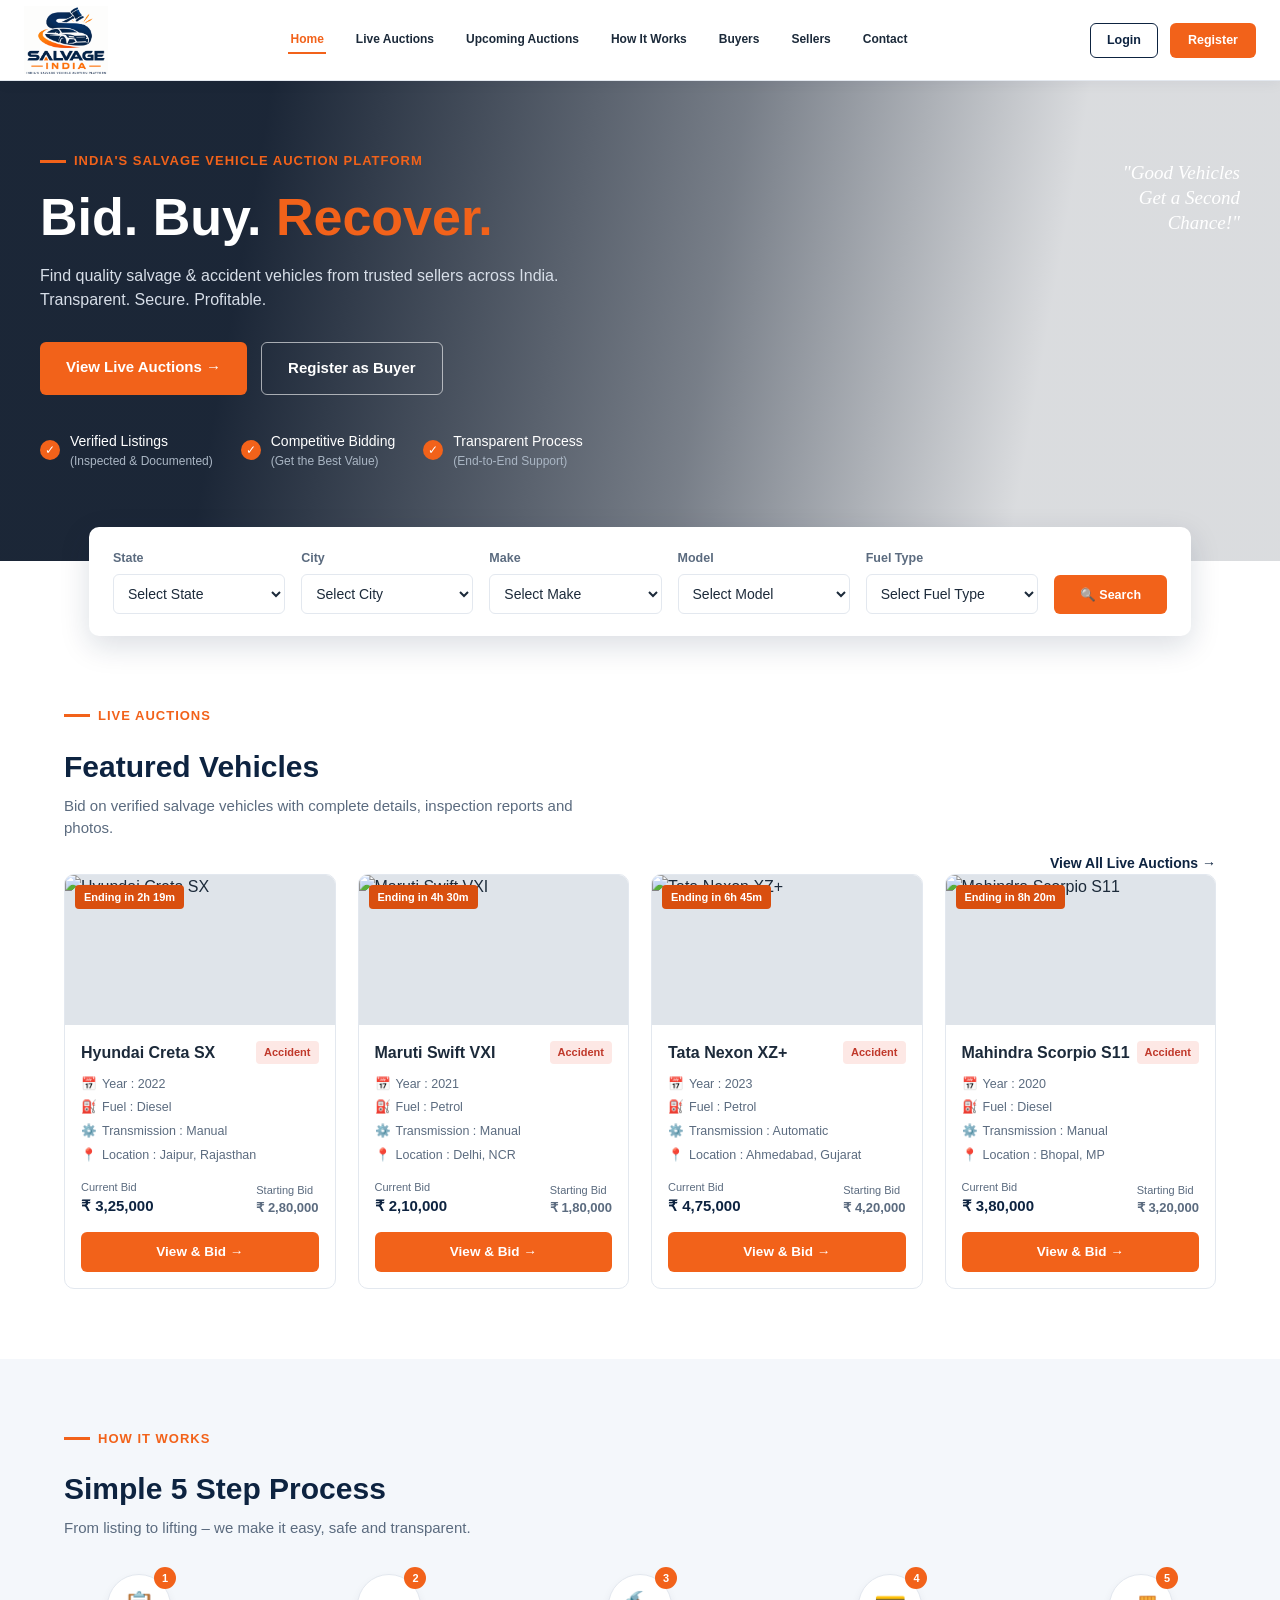
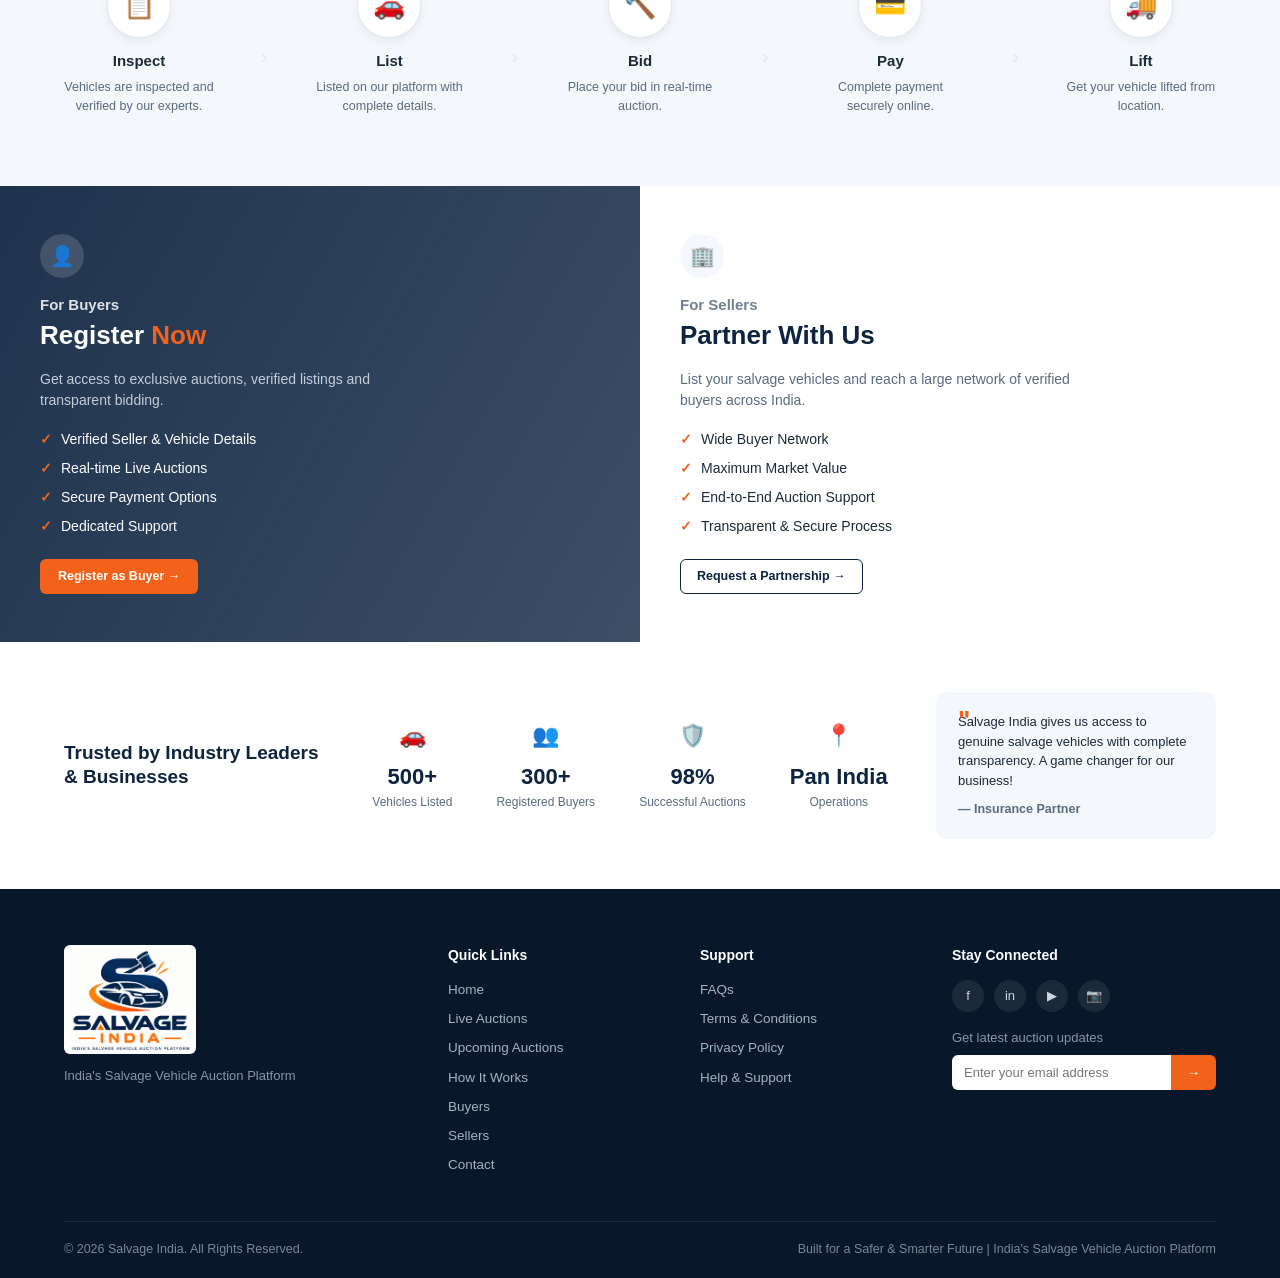
==== index.html @ ca12bbae "Initial commit" ====
<!DOCTYPE html>
<html lang="en">
<head>
<meta charset="UTF-8">
<meta name="viewport" content="width=device-width, initial-scale=1.0">
<title>Salvage India - India's Salvage Vehicle Auction Platform</title>
<style>
  :root{
    --navy:#0d2340;
    --navy-dark:#081729;
    --orange:#f2621a;
    --orange-dark:#d94f0f;
    --bg-light:#f4f7fb;
    --text-dark:#1c2a3a;
    --text-muted:#5b6b7f;
    --border:#e3e8ef;
    --white:#ffffff;
  }
  *{margin:0;padding:0;box-sizing:border-box;}
  body{font-family:'Segoe UI',Arial,sans-serif;color:var(--text-dark);background:var(--white);line-height:1.5;}
  img{max-width:100%;display:block;}
  a{text-decoration:none;color:inherit;}
  ul{list-style:none;}
  .container{max-width:1200px;margin:0 auto;padding:0 24px;}
  button, .btn{cursor:pointer;font-family:inherit;}

  /* ---------- HEADER ---------- */
  header{display:flex;align-items:center;justify-content:space-between;padding:6px 24px;border-bottom:1px solid var(--border);position:sticky;top:0;background:var(--white);z-index:100;box-shadow:0 2px 14px rgba(13,35,64,0.05);}
  .logo{display:flex;align-items:center;gap:10px;}
  .logo img{width:84px;height:auto;object-fit:contain;object-position:left center;}
  .logo svg{width:38px;height:38px;}
  .logo .word{font-size:20px;font-weight:800;letter-spacing:0.5px;line-height:1.1;}
  .logo .word span{color:var(--navy);}
  .logo .word .india{display:block;color:var(--orange);font-size:15px;letter-spacing:2px;}
  nav{display:flex;gap:28px;}
  nav a{font-size:12px;font-weight:700;color:var(--text-dark);padding:4px 2px;border-bottom:2px solid transparent;}
  nav a.active{color:var(--orange);border-bottom-color:var(--orange);}
  nav a:hover{color:var(--orange);}
  .header-actions{display:flex;gap:12px;align-items:center;}
  .menu-toggle{display:none;width:34px;height:34px;border:1px solid var(--border);border-radius:6px;background:#fff;color:var(--navy);font-size:22px;line-height:1;font-weight:800;align-items:center;justify-content:center;cursor:pointer;}
  .btn-outline{padding:7px 16px;border:1.5px solid var(--navy);border-radius:6px;font-weight:600;font-size:12.5px;color:var(--navy);background:transparent;}
  .btn-outline:hover{background:var(--navy);color:var(--white);}
  .btn-orange{padding:8px 18px;border:none;border-radius:6px;font-weight:600;font-size:12.5px;color:var(--white);background:var(--orange);}
  .btn-orange:hover{background:var(--orange-dark);}

  /* ---------- HERO ---------- */
  .hero{position:relative;background:linear-gradient(100deg, rgba(8,20,38,0.92) 20%, rgba(8,20,38,0.55) 55%, rgba(8,20,38,0.15) 80%),
        url('https://images.unsplash.com/photo-1541899481282-d53bffe3c35d?auto=format&fit=crop&w=1600&q=80') center/cover no-repeat;
        color:var(--white);padding:70px 24px 60px;min-height:480px;}
  .hero-inner{max-width:1200px;margin:0 auto;position:relative;}
  .eyebrow{display:flex;align-items:center;gap:8px;font-size:13px;font-weight:700;letter-spacing:1px;color:var(--orange);margin-bottom:18px;}
  .eyebrow::before{content:"";width:26px;height:3px;background:var(--orange);display:inline-block;}
  .hero h1{font-size:52px;font-weight:800;max-width:640px;line-height:1.1;margin-bottom:18px;}
  .hero h1 .accent{color:var(--orange);}
  .hero p{max-width:520px;font-size:16px;color:#d7dee8;margin-bottom:30px;}
  .hero-ctas{display:flex;gap:14px;margin-bottom:36px;}
  .hero-ctas .btn-orange{padding:14px 26px;font-size:15px;}
  .hero-ctas .btn-outline-light{padding:14px 26px;border:1.5px solid rgba(255,255,255,0.6);border-radius:6px;color:var(--white);font-weight:600;font-size:15px;background:transparent;}
  .hero-ctas .btn-outline-light:hover{background:rgba(255,255,255,0.12);}
  .hero-features{display:flex;gap:28px;flex-wrap:wrap;}
  .hero-feature{display:flex;align-items:center;gap:10px;font-size:14px;}
  .hero-feature .tick{width:20px;height:20px;border-radius:50%;background:var(--orange);display:flex;align-items:center;justify-content:center;flex-shrink:0;font-size:12px;}
  .hero-feature .sub{display:block;color:#aab6c4;font-size:12px;font-weight:400;}
  .hero-tagline{position:absolute;top:10px;right:0;font-family:Georgia, serif;font-style:italic;font-size:19px;text-align:right;color:#fff;line-height:1.3;max-width:220px;}

  /* ---------- SEARCH BAR ---------- */
  .search-bar-wrap{margin:-34px auto 0;max-width:1150px;padding:0 24px;position:relative;z-index:5;}
  .search-bar{background:var(--white);border-radius:10px;box-shadow:0 10px 30px rgba(13,35,64,0.15);padding:22px 24px;display:flex;gap:16px;align-items:end;flex-wrap:wrap;}
  .field{flex:1;min-width:130px;display:flex;flex-direction:column;gap:6px;}
  .field label{font-size:12.5px;color:var(--text-muted);font-weight:600;}
  .field select{padding:10px 10px;border:1px solid var(--border);border-radius:6px;font-size:14px;color:var(--text-dark);background:var(--white);}
  .search-bar .btn-orange{padding:12px 26px;white-space:nowrap;display:flex;align-items:center;gap:8px;}

  /* ---------- SECTION HEADINGS ---------- */
  .section{padding:70px 24px;}
  .section-head{margin-bottom:34px;}
  .section-head .eyebrow{color:var(--orange);}
  .section-head h2{font-size:30px;font-weight:800;color:var(--navy);margin-bottom:6px;}
  .section-head p{color:var(--text-muted);font-size:15px;max-width:520px;}
  .section-head-row{display:flex;justify-content:space-between;align-items:flex-end;flex-wrap:wrap;gap:12px;}
  .view-all{font-size:14px;font-weight:700;color:var(--navy);white-space:nowrap;}
  .view-all:hover{color:var(--orange);}

  /* ---------- VEHICLE CARDS ---------- */
  .vehicle-grid{display:grid;grid-template-columns:repeat(4,1fr);gap:22px;}
  .vehicle-card{border:1px solid var(--border);border-radius:10px;overflow:hidden;background:var(--white);transition:box-shadow .2s ease, transform .2s ease;}
  .vehicle-card:hover{box-shadow:0 12px 26px rgba(13,35,64,0.12);transform:translateY(-3px);}
  .vehicle-img{position:relative;height:150px;overflow:hidden;background:#dfe4ea;}
  .vehicle-img img{width:100%;height:100%;object-fit:cover;}
  .badge-timer{position:absolute;top:10px;left:10px;background:var(--orange-dark);color:#fff;font-size:11px;font-weight:700;padding:4px 9px;border-radius:4px;}
  .vehicle-body{padding:16px;}
  .vehicle-title-row{display:flex;justify-content:space-between;align-items:center;margin-bottom:10px;}
  .vehicle-title-row h3{font-size:16px;font-weight:700;}
  .tag-accident{font-size:11px;font-weight:700;color:#c0392b;background:#fde8e5;padding:3px 8px;border-radius:4px;}
  .vehicle-meta{display:flex;flex-direction:column;gap:5px;margin-bottom:14px;}
  .vehicle-meta .row{display:flex;align-items:center;gap:7px;font-size:12.5px;color:var(--text-muted);}
  .vehicle-meta .row .ic{width:14px;text-align:center;color:var(--navy);}
  .vehicle-bid-row{display:flex;justify-content:space-between;align-items:flex-end;margin-bottom:14px;}
  .bid-block .label{font-size:11px;color:var(--text-muted);}
  .bid-block .value{font-size:15px;font-weight:800;color:var(--navy);}
  .bid-block.start .value{color:var(--text-muted);font-weight:700;font-size:13px;}
  .view-bid-btn{width:100%;padding:10px;border:none;border-radius:6px;background:var(--orange);color:#fff;font-weight:700;font-size:13.5px;display:flex;align-items:center;justify-content:center;gap:6px;}
  .view-bid-btn:hover{background:var(--orange-dark);}

  /* ---------- HOW IT WORKS ---------- */
  .how-section{background:var(--bg-light);}
  .steps-row{display:flex;align-items:flex-start;justify-content:space-between;gap:6px;flex-wrap:wrap;margin-top:14px;}
  .step{display:flex;flex-direction:column;align-items:center;text-align:center;width:150px;}
  .step-icon{width:64px;height:64px;border-radius:50%;background:var(--white);border:1px solid var(--border);display:flex;align-items:center;justify-content:center;font-size:26px;color:var(--navy);position:relative;margin-bottom:12px;box-shadow:0 4px 10px rgba(13,35,64,0.06);}
  .step-icon .num{position:absolute;top:-8px;right:-6px;width:22px;height:22px;border-radius:50%;background:var(--orange);color:#fff;font-size:11px;font-weight:800;display:flex;align-items:center;justify-content:center;}
  .step h4{font-size:15px;font-weight:700;margin-bottom:6px;}
  .step p{font-size:12.5px;color:var(--text-muted);}
  .step-arrow{align-self:center;color:var(--border);font-size:20px;margin-top:22px;}

  /* ---------- CTA PANELS ---------- */
  .cta-panels{display:grid;grid-template-columns:1fr 1fr;gap:0;}
  .cta-panel{position:relative;padding:48px 40px;min-height:320px;color:var(--white);overflow:hidden;}
  .cta-panel.buyer{background:linear-gradient(120deg, rgba(13,35,64,0.93), rgba(13,35,64,0.8)),
    url('https://images.unsplash.com/photo-1449965408869-eaa3f722e40d?auto=format&fit=crop&w=900&q=80') center/cover;}
  .cta-panel.seller{background:#ffffff;color:var(--text-dark);}
  .cta-panel.seller .seller-bg{position:absolute;inset:0;background:url('https://images.unsplash.com/photo-1601584115197-04ecc0da31d7?auto=format&fit=crop&w=900&q=80') right/cover no-repeat;opacity:0.9;}
  .cta-panel.seller .seller-overlay{position:absolute;inset:0;background:linear-gradient(90deg, rgba(255,255,255,0.97) 40%, rgba(255,255,255,0.25) 100%);}
  .cta-panel .content{position:relative;z-index:2;max-width:400px;}
  .cta-icon{width:44px;height:44px;border-radius:50%;background:rgba(255,255,255,0.15);display:flex;align-items:center;justify-content:center;margin-bottom:16px;font-size:20px;}
  .cta-panel.seller .cta-icon{background:var(--bg-light);color:var(--navy);}
  .cta-panel h3{font-size:15px;font-weight:600;opacity:0.85;}
  .cta-panel h2{font-size:26px;font-weight:800;margin-bottom:14px;}
  .cta-panel.buyer h2 .hl{color:var(--orange);}
  .cta-panel ul{margin-bottom:22px;}
  .cta-panel li{display:flex;align-items:center;gap:9px;font-size:14px;margin-bottom:8px;}
  .cta-panel li .tick{color:var(--orange);font-weight:800;}

  /* ---------- STATS ---------- */
  .stats-section{padding:50px 24px;}
  .stats-row{display:flex;justify-content:space-between;align-items:center;flex-wrap:wrap;gap:30px;}
  .stats-left h3{font-size:19px;font-weight:800;color:var(--navy);max-width:260px;line-height:1.3;}
  .stats-nums{display:flex;gap:44px;flex-wrap:wrap;}
  .stat{text-align:center;}
  .stat .ic{font-size:22px;color:var(--navy);margin-bottom:8px;}
  .stat .num{font-size:22px;font-weight:800;color:var(--navy);}
  .stat .label{font-size:12px;color:var(--text-muted);}
  .quote-card{background:var(--bg-light);border-radius:10px;padding:20px 22px;max-width:280px;font-size:13px;color:var(--text-dark);position:relative;}
  .quote-card .q{font-size:26px;color:var(--orange);font-weight:800;line-height:0;position:relative;top:8px;}
  .quote-card .author{margin-top:10px;font-weight:700;font-size:12.5px;color:var(--text-muted);}

  /* ---------- FOOTER ---------- */
  footer{background:var(--navy-dark);color:#cbd5e1;padding:56px 24px 20px;}
  .footer-grid{display:grid;grid-template-columns:1.6fr 1fr 1fr 1.2fr;gap:32px;margin-bottom:36px;}
  .footer-logo{display:flex;align-items:center;gap:10px;margin-bottom:12px;}
  .footer-logo img{width:132px;height:auto;background:#fff;border-radius:6px;padding:4px;}
  .footer-logo .word{font-size:19px;font-weight:800;color:#fff;}
  .footer-logo .word .india{display:block;color:var(--orange);font-size:14px;letter-spacing:2px;}
  .footer-desc{font-size:13px;color:#8b96a8;max-width:240px;}
  footer h4{color:#fff;font-size:14px;font-weight:700;margin-bottom:14px;}
  footer li{margin-bottom:9px;font-size:13.5px;color:#a7b1c0;}
  footer li a:hover{color:var(--orange);}
  .social-row{display:flex;gap:10px;margin-bottom:16px;}
  .social-row a{width:32px;height:32px;border-radius:50%;background:rgba(255,255,255,0.08);display:flex;align-items:center;justify-content:center;font-size:13px;}
  .social-row a:hover{background:var(--orange);}
  .newsletter{display:flex;margin-top:6px;}
  .newsletter input{flex:1;padding:10px 12px;border:none;border-radius:6px 0 0 6px;font-size:13px;}
  .newsletter button{background:var(--orange);border:none;padding:0 16px;border-radius:0 6px 6px 0;color:#fff;font-weight:700;}
  .footer-bottom{border-top:1px solid rgba(255,255,255,0.08);padding-top:18px;display:flex;justify-content:space-between;font-size:12.5px;color:#7c8898;flex-wrap:wrap;gap:8px;}

  /* ---------- RESPONSIVE ---------- */
  @media (max-width:1000px){
    nav{display:none;}
    header .menu-toggle{display:flex;}
    header.menu-open nav{display:flex;position:absolute;top:100%;left:0;right:0;flex-direction:column;align-items:stretch;gap:0;padding:8px 24px 12px;background:#fff;border-bottom:1px solid var(--border);box-shadow:0 14px 28px rgba(13,35,64,0.12);}
    header.menu-open nav a{padding:11px 0;border-bottom:1px solid var(--border);}
    header.menu-open nav a:last-child{border-bottom:none;}
    .vehicle-grid{grid-template-columns:repeat(2,1fr);}
    .cta-panels{grid-template-columns:1fr;}
    .footer-grid{grid-template-columns:1fr 1fr;}
    .hero-tagline{display:none;}
    .hero h1{font-size:38px;}
  }
  @media (max-width:600px){
    .vehicle-grid{grid-template-columns:1fr;}
    .stats-nums{gap:24px;}
    .footer-grid{grid-template-columns:1fr;}
    .steps-row{justify-content:center;}
    .step-arrow{display:none;}
  }
</style>
</head>
<body>

<!-- ================= HEADER ================= -->
<header>
  <div class="logo">
    <img src="assets/salvage-india-logo.png" alt="Salvage India">
  </div>
  <button class="menu-toggle" type="button" aria-label="Open menu" aria-expanded="false">⋮</button>
  <nav>
    <a href="index.html" class="active">Home</a>
    <a href="live-auctions.html">Live Auctions</a>
    <a href="live-auctions.html">Upcoming Auctions</a>
    <a href="how-it-works.html">How It Works</a>
    <a href="index.html#buyers">Buyers</a>
    <a href="seller-landing.html">Sellers</a>
    <a href="contact.html">Contact</a>
  </nav>
  <div class="header-actions">
    <a href="login.html" class="btn-outline" style="display:inline-block;text-align:center;">Login</a>
    <a href="login.html" class="btn-orange" style="display:inline-block;">Register</a>
  </div>
</header>

<!-- ================= HERO ================= -->
<section class="hero">
  <div class="hero-inner">
    <div class="eyebrow">INDIA'S SALVAGE VEHICLE AUCTION PLATFORM</div>
    <h1>Bid. Buy. <span class="accent">Recover.</span></h1>
    <p>Find quality salvage &amp; accident vehicles from trusted sellers across India. Transparent. Secure. Profitable.</p>
    <div class="hero-ctas">
      <a href="live-auctions.html" class="btn-orange" style="display:inline-block;">View Live Auctions →</a>
      <a href="login.html" class="btn-outline-light" style="display:inline-block;">Register as Buyer</a>
    </div>
    <div class="hero-features">
      <div class="hero-feature"><span class="tick">✓</span><div>Verified Listings<span class="sub">(Inspected &amp; Documented)</span></div></div>
      <div class="hero-feature"><span class="tick">✓</span><div>Competitive Bidding<span class="sub">(Get the Best Value)</span></div></div>
      <div class="hero-feature"><span class="tick">✓</span><div>Transparent Process<span class="sub">(End-to-End Support)</span></div></div>
    </div>
    <div class="hero-tagline">"Good Vehicles<br>Get a Second<br>Chance!"</div>
  </div>
</section>

<!-- ================= SEARCH BAR ================= -->
<div class="search-bar-wrap">
  <div class="search-bar">
    <div class="field"><label>State</label><select><option>Select State</option></select></div>
    <div class="field"><label>City</label><select><option>Select City</option></select></div>
    <div class="field"><label>Make</label><select><option>Select Make</option></select></div>
    <div class="field"><label>Model</label><select><option>Select Model</option></select></div>
    <div class="field"><label>Fuel Type</label><select><option>Select Fuel Type</option></select></div>
    <button class="btn-orange">🔍 Search</button>
  </div>
</div>

<!-- ================= FEATURED VEHICLES ================= -->
<section class="section" id="auctions">
  <div class="container">
    <div class="section-head-row">
      <div class="section-head">
        <div class="eyebrow">LIVE AUCTIONS</div>
        <h2>Featured Vehicles</h2>
        <p>Bid on verified salvage vehicles with complete details, inspection reports and photos.</p>
      </div>
      <a href="live-auctions.html" class="view-all">View All Live Auctions →</a>
    </div>

    <div class="vehicle-grid">
      <div class="vehicle-card">
        <div class="vehicle-img">
          <span class="badge-timer">Ending in 2h 19m</span>
          <img src="https://images.unsplash.com/photo-1617531653332-bd46c24f2068?auto=format&fit=crop&w=500&q=80" alt="Hyundai Creta SX">
        </div>
        <div class="vehicle-body">
          <div class="vehicle-title-row"><h3>Hyundai Creta SX</h3><span class="tag-accident">Accident</span></div>
          <div class="vehicle-meta">
            <div class="row"><span class="ic">📅</span>Year : 2022</div>
            <div class="row"><span class="ic">⛽</span>Fuel : Diesel</div>
            <div class="row"><span class="ic">⚙️</span>Transmission : Manual</div>
            <div class="row"><span class="ic">📍</span>Location : Jaipur, Rajasthan</div>
          </div>
          <div class="vehicle-bid-row">
            <div class="bid-block"><div class="label">Current Bid</div><div class="value">₹ 3,25,000</div></div>
            <div class="bid-block start"><div class="label">Starting Bid</div><div class="value">₹ 2,80,000</div></div>
          </div>
          <a href="vehicle-detail.html" class="view-bid-btn" style="display:block;text-align:center;">View &amp; Bid →</a>
        </div>
      </div>

      <div class="vehicle-card">
        <div class="vehicle-img">
          <span class="badge-timer">Ending in 4h 30m</span>
          <img src="https://images.unsplash.com/photo-1552519507-da3b142c6e3d?auto=format&fit=crop&w=500&q=80" alt="Maruti Swift VXI">
        </div>
        <div class="vehicle-body">
          <div class="vehicle-title-row"><h3>Maruti Swift VXI</h3><span class="tag-accident">Accident</span></div>
          <div class="vehicle-meta">
            <div class="row"><span class="ic">📅</span>Year : 2021</div>
            <div class="row"><span class="ic">⛽</span>Fuel : Petrol</div>
            <div class="row"><span class="ic">⚙️</span>Transmission : Manual</div>
            <div class="row"><span class="ic">📍</span>Location : Delhi, NCR</div>
          </div>
          <div class="vehicle-bid-row">
            <div class="bid-block"><div class="label">Current Bid</div><div class="value">₹ 2,10,000</div></div>
            <div class="bid-block start"><div class="label">Starting Bid</div><div class="value">₹ 1,80,000</div></div>
          </div>
          <a href="vehicle-detail.html" class="view-bid-btn" style="display:block;text-align:center;">View &amp; Bid →</a>
        </div>
      </div>

      <div class="vehicle-card">
        <div class="vehicle-img">
          <span class="badge-timer">Ending in 6h 45m</span>
          <img src="https://images.unsplash.com/photo-1519641471654-76ce0107ad1b?auto=format&fit=crop&w=500&q=80" alt="Tata Nexon XZ+">
        </div>
        <div class="vehicle-body">
          <div class="vehicle-title-row"><h3>Tata Nexon XZ+</h3><span class="tag-accident">Accident</span></div>
          <div class="vehicle-meta">
            <div class="row"><span class="ic">📅</span>Year : 2023</div>
            <div class="row"><span class="ic">⛽</span>Fuel : Petrol</div>
            <div class="row"><span class="ic">⚙️</span>Transmission : Automatic</div>
            <div class="row"><span class="ic">📍</span>Location : Ahmedabad, Gujarat</div>
          </div>
          <div class="vehicle-bid-row">
            <div class="bid-block"><div class="label">Current Bid</div><div class="value">₹ 4,75,000</div></div>
            <div class="bid-block start"><div class="label">Starting Bid</div><div class="value">₹ 4,20,000</div></div>
          </div>
          <a href="vehicle-detail.html" class="view-bid-btn" style="display:block;text-align:center;">View &amp; Bid →</a>
        </div>
      </div>

      <div class="vehicle-card">
        <div class="vehicle-img">
          <span class="badge-timer">Ending in 8h 20m</span>
          <img src="https://images.unsplash.com/photo-1605559911160-a3d95d213904?auto=format&fit=crop&w=500&q=80" alt="Mahindra Scorpio S11">
        </div>
        <div class="vehicle-body">
          <div class="vehicle-title-row"><h3>Mahindra Scorpio S11</h3><span class="tag-accident">Accident</span></div>
          <div class="vehicle-meta">
            <div class="row"><span class="ic">📅</span>Year : 2020</div>
            <div class="row"><span class="ic">⛽</span>Fuel : Diesel</div>
            <div class="row"><span class="ic">⚙️</span>Transmission : Manual</div>
            <div class="row"><span class="ic">📍</span>Location : Bhopal, MP</div>
          </div>
          <div class="vehicle-bid-row">
            <div class="bid-block"><div class="label">Current Bid</div><div class="value">₹ 3,80,000</div></div>
            <div class="bid-block start"><div class="label">Starting Bid</div><div class="value">₹ 3,20,000</div></div>
          </div>
          <a href="vehicle-detail.html" class="view-bid-btn" style="display:block;text-align:center;">View &amp; Bid →</a>
        </div>
      </div>
    </div>
  </div>
</section>

<!-- ================= HOW IT WORKS ================= -->
<section class="section how-section" id="how">
  <div class="container">
    <div class="section-head">
      <div class="eyebrow">HOW IT WORKS</div>
      <h2>Simple 5 Step Process</h2>
      <p>From listing to lifting – we make it easy, safe and transparent.</p>
    </div>
    <div class="steps-row">
      <div class="step"><div class="step-icon">📋<span class="num">1</span></div><h4>Inspect</h4><p>Vehicles are inspected and verified by our experts.</p></div>
      <div class="step-arrow">›</div>
      <div class="step"><div class="step-icon">🚗<span class="num">2</span></div><h4>List</h4><p>Listed on our platform with complete details.</p></div>
      <div class="step-arrow">›</div>
      <div class="step"><div class="step-icon">🔨<span class="num">3</span></div><h4>Bid</h4><p>Place your bid in real-time auction.</p></div>
      <div class="step-arrow">›</div>
      <div class="step"><div class="step-icon">💳<span class="num">4</span></div><h4>Pay</h4><p>Complete payment securely online.</p></div>
      <div class="step-arrow">›</div>
      <div class="step"><div class="step-icon">🚚<span class="num">5</span></div><h4>Lift</h4><p>Get your vehicle lifted from location.</p></div>
    </div>
  </div>
</section>

<!-- ================= CTA PANELS ================= -->
<section class="cta-panels">
  <div class="cta-panel buyer" id="buyers">
    <div class="content">
      <div class="cta-icon">👤</div>
      <h3>For Buyers</h3>
      <h2>Register <span class="hl">Now</span></h2>
      <p style="font-size:14px;color:#c4cdda;margin-bottom:18px;">Get access to exclusive auctions, verified listings and transparent bidding.</p>
      <ul>
        <li><span class="tick">✓</span> Verified Seller &amp; Vehicle Details</li>
        <li><span class="tick">✓</span> Real-time Live Auctions</li>
        <li><span class="tick">✓</span> Secure Payment Options</li>
        <li><span class="tick">✓</span> Dedicated Support</li>
      </ul>
      <a href="login.html" class="btn-orange" style="display:inline-block;">Register as Buyer →</a>
    </div>
  </div>
  <div class="cta-panel seller" id="sellers">
    <div class="seller-bg"></div>
    <div class="seller-overlay"></div>
    <div class="content">
      <div class="cta-icon">🏢</div>
      <h3 style="color:var(--text-muted);">For Sellers</h3>
      <h2 style="color:var(--navy);">Partner With Us</h2>
      <p style="font-size:14px;color:var(--text-muted);margin-bottom:18px;">List your salvage vehicles and reach a large network of verified buyers across India.</p>
      <ul>
        <li><span class="tick">✓</span> Wide Buyer Network</li>
        <li><span class="tick">✓</span> Maximum Market Value</li>
        <li><span class="tick">✓</span> End-to-End Auction Support</li>
        <li><span class="tick">✓</span> Transparent &amp; Secure Process</li>
      </ul>
      <a href="seller-landing.html" class="btn-outline" style="display:inline-block;">Request a Partnership →</a>
    </div>
  </div>
</section>

<!-- ================= STATS ================= -->
<section class="stats-section">
  <div class="container">
    <div class="stats-row">
      <div class="stats-left">
        <h3>Trusted by Industry Leaders &amp; Businesses</h3>
      </div>
      <div class="stats-nums">
        <div class="stat"><div class="ic">🚗</div><div class="num">500+</div><div class="label">Vehicles Listed</div></div>
        <div class="stat"><div class="ic">👥</div><div class="num">300+</div><div class="label">Registered Buyers</div></div>
        <div class="stat"><div class="ic">🛡️</div><div class="num">98%</div><div class="label">Successful Auctions</div></div>
        <div class="stat"><div class="ic">📍</div><div class="num">Pan India</div><div class="label">Operations</div></div>
      </div>
      <div class="quote-card">
        <div class="q">"</div>
        Salvage India gives us access to genuine salvage vehicles with complete transparency. A game changer for our business!
        <div class="author">— Insurance Partner</div>
      </div>
    </div>
  </div>
</section>

<!-- ================= FOOTER ================= -->
<footer id="contact">
  <div class="container">
    <div class="footer-grid">
      <div>
        <div class="footer-logo">
          <img src="assets/salvage-india-logo.png" alt="Salvage India">
        </div>
        <p class="footer-desc">India's Salvage Vehicle Auction Platform</p>
      </div>
      <div>
        <h4>Quick Links</h4>
        <ul>
          <li><a href="#">Home</a></li>
          <li><a href="live-auctions.html">Live Auctions</a></li>
          <li><a href="live-auctions.html">Upcoming Auctions</a></li>
          <li><a href="how-it-works.html">How It Works</a></li>
          <li><a href="index.html#buyers">Buyers</a></li>
          <li><a href="seller-landing.html">Sellers</a></li>
          <li><a href="contact.html">Contact</a></li>
        </ul>
      </div>
      <div>
        <h4>Support</h4>
        <ul>
          <li><a href="#">FAQs</a></li>
          <li><a href="#">Terms &amp; Conditions</a></li>
          <li><a href="#">Privacy Policy</a></li>
          <li><a href="#">Help &amp; Support</a></li>
        </ul>
      </div>
      <div>
        <h4>Stay Connected</h4>
        <div class="social-row">
          <a href="#">f</a><a href="#">in</a><a href="#">▶</a><a href="#">📷</a>
        </div>
        <p style="font-size:13px;color:#8b96a8;margin-bottom:8px;">Get latest auction updates</p>
        <div class="newsletter">
          <input type="email" placeholder="Enter your email address">
          <button>→</button>
        </div>
      </div>
    </div>
    <div class="footer-bottom">
      <span>© 2026 Salvage India. All Rights Reserved.</span>
      <span>Built for a Safer &amp; Smarter Future | India's Salvage Vehicle Auction Platform</span>
    </div>
  </div>
</footer>

<script src="assets/menu.js"></script>
</body>
</html>
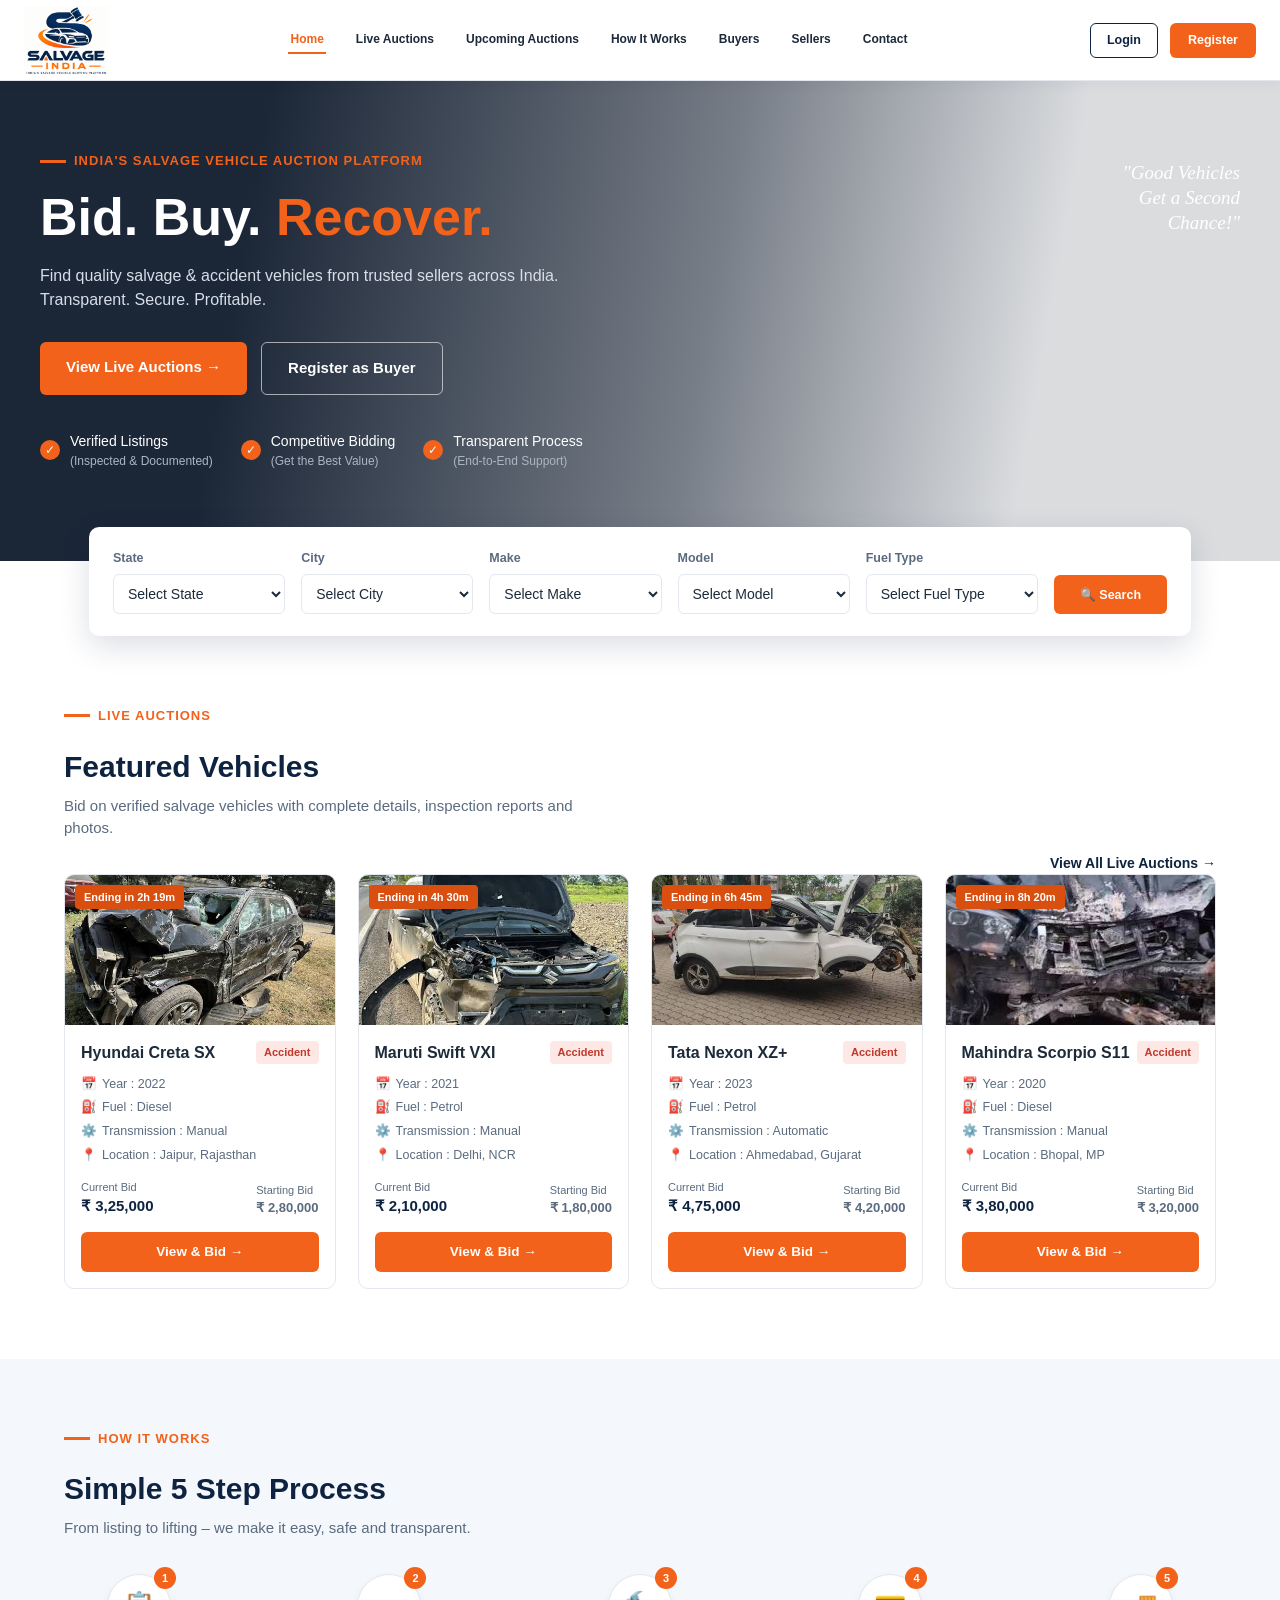
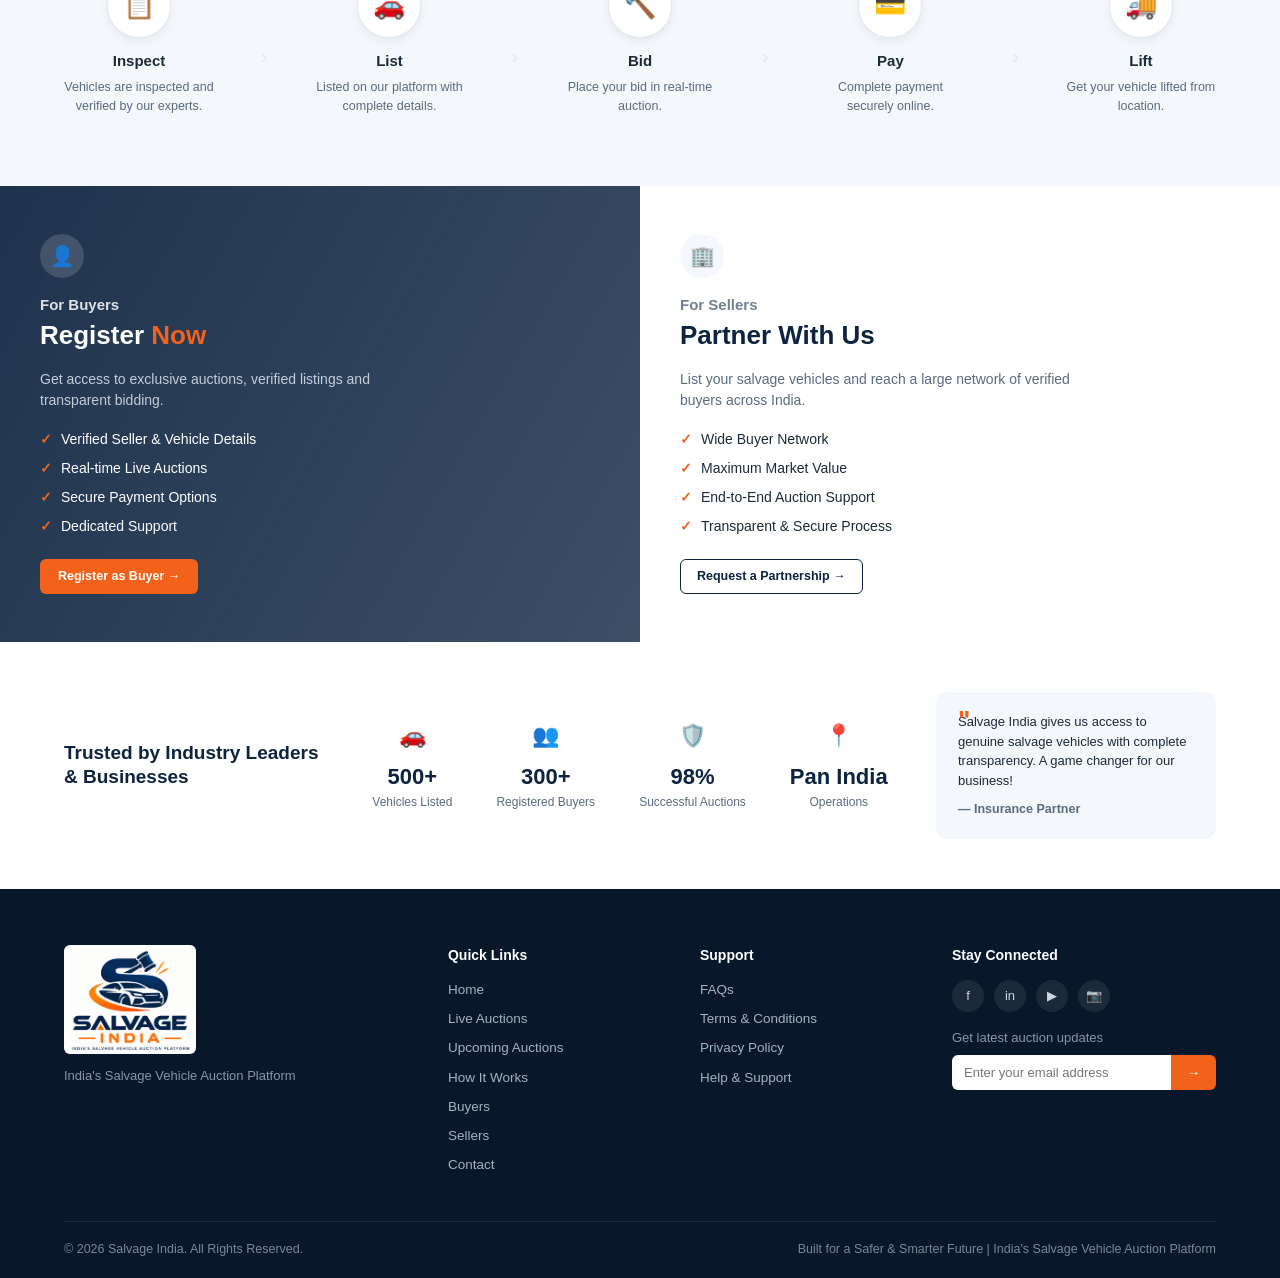
==== commit ead00261: "Update vehicle images and contact info" ====
--- a/index.html
+++ b/index.html
@@ -254,7 +254,7 @@
       <div class="vehicle-card">
         <div class="vehicle-img">
           <span class="badge-timer">Ending in 2h 19m</span>
-          <img src="https://images.unsplash.com/photo-1617531653332-bd46c24f2068?auto=format&fit=crop&w=500&q=80" alt="Hyundai Creta SX">
+          <img src="assets/vehicles/hyundai-creta-sx.jpg" alt="Hyundai Creta SX">
         </div>
         <div class="vehicle-body">
           <div class="vehicle-title-row"><h3>Hyundai Creta SX</h3><span class="tag-accident">Accident</span></div>
@@ -275,7 +275,7 @@
       <div class="vehicle-card">
         <div class="vehicle-img">
           <span class="badge-timer">Ending in 4h 30m</span>
-          <img src="https://images.unsplash.com/photo-1552519507-da3b142c6e3d?auto=format&fit=crop&w=500&q=80" alt="Maruti Swift VXI">
+          <img src="assets/vehicles/maruti-swift-vxi.jpg" alt="Maruti Swift VXI">
         </div>
         <div class="vehicle-body">
           <div class="vehicle-title-row"><h3>Maruti Swift VXI</h3><span class="tag-accident">Accident</span></div>
@@ -296,7 +296,7 @@
       <div class="vehicle-card">
         <div class="vehicle-img">
           <span class="badge-timer">Ending in 6h 45m</span>
-          <img src="https://images.unsplash.com/photo-1519641471654-76ce0107ad1b?auto=format&fit=crop&w=500&q=80" alt="Tata Nexon XZ+">
+          <img src="assets/vehicles/tata-nexon-xz-plus.jpg" alt="Tata Nexon XZ+">
         </div>
         <div class="vehicle-body">
           <div class="vehicle-title-row"><h3>Tata Nexon XZ+</h3><span class="tag-accident">Accident</span></div>
@@ -317,7 +317,7 @@
       <div class="vehicle-card">
         <div class="vehicle-img">
           <span class="badge-timer">Ending in 8h 20m</span>
-          <img src="https://images.unsplash.com/photo-1605559911160-a3d95d213904?auto=format&fit=crop&w=500&q=80" alt="Mahindra Scorpio S11">
+          <img src="assets/vehicles/mahindra-scorpio-s11.jpg" alt="Mahindra Scorpio S11">
         </div>
         <div class="vehicle-body">
           <div class="vehicle-title-row"><h3>Mahindra Scorpio S11</h3><span class="tag-accident">Accident</span></div>
